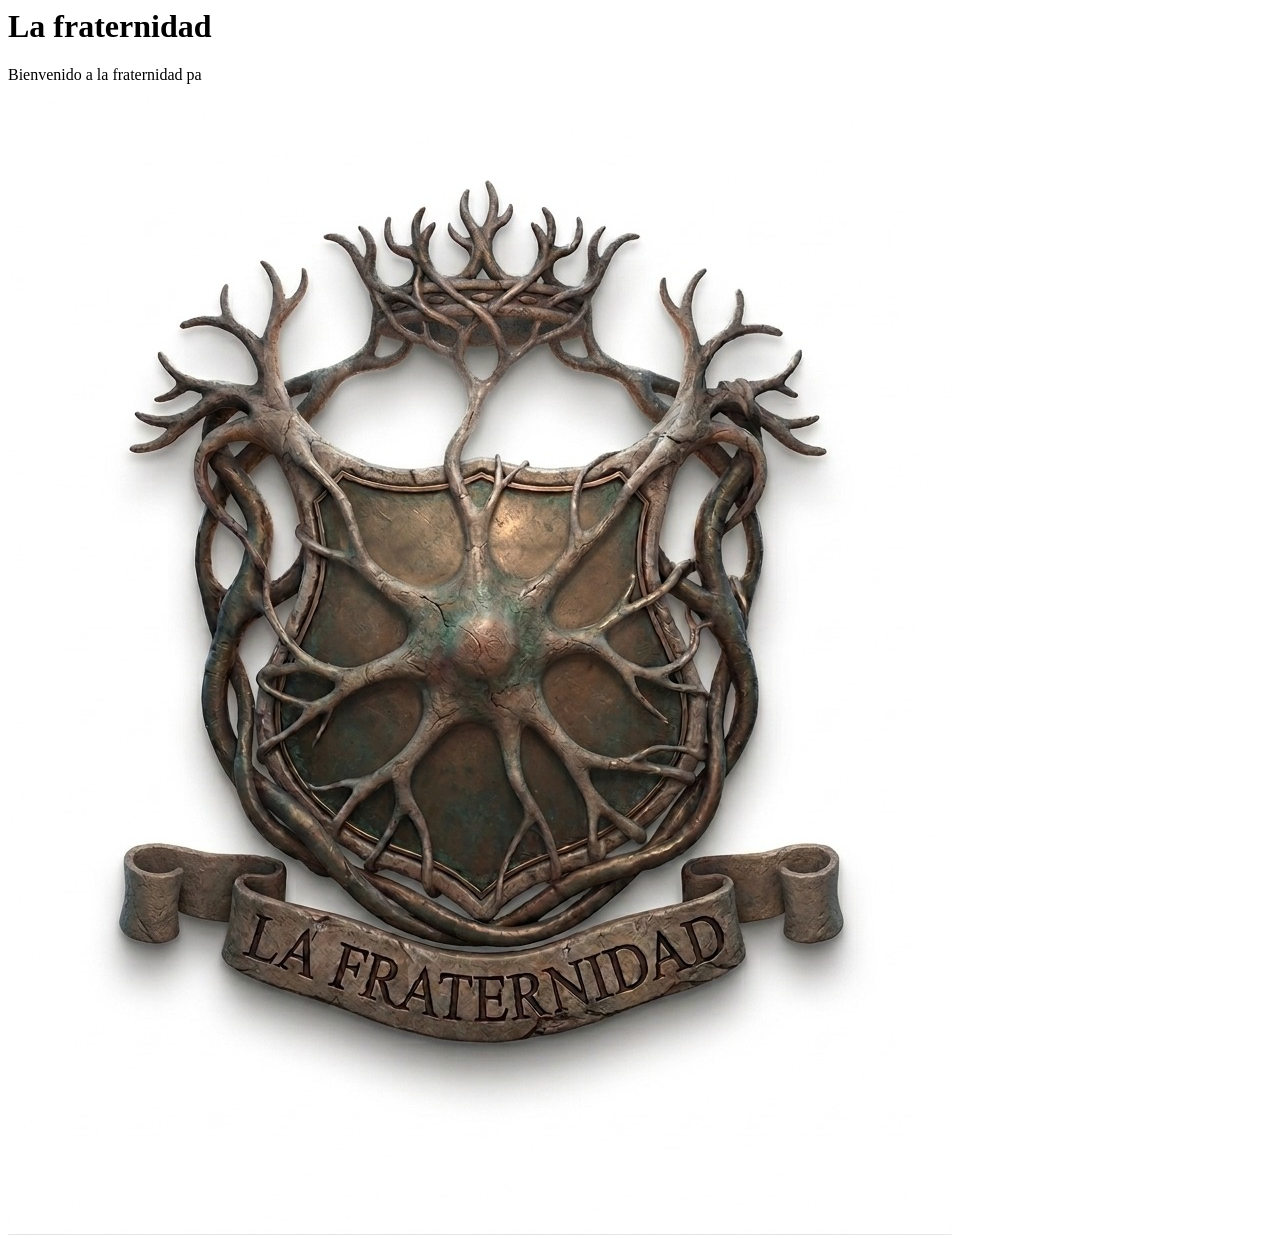
==== index.html @ 277ef2a8 "first commit" ====
<html>
<head>
    <title>My Web Page</title>
</head>
<body>
    <h1>La fraternidad</h1>
    <p>Bienvenido a la fraternidad pa</p>
    <img src="/assets/fraternidad.jpeg" alt="La fraternidad">
</body>
</html>
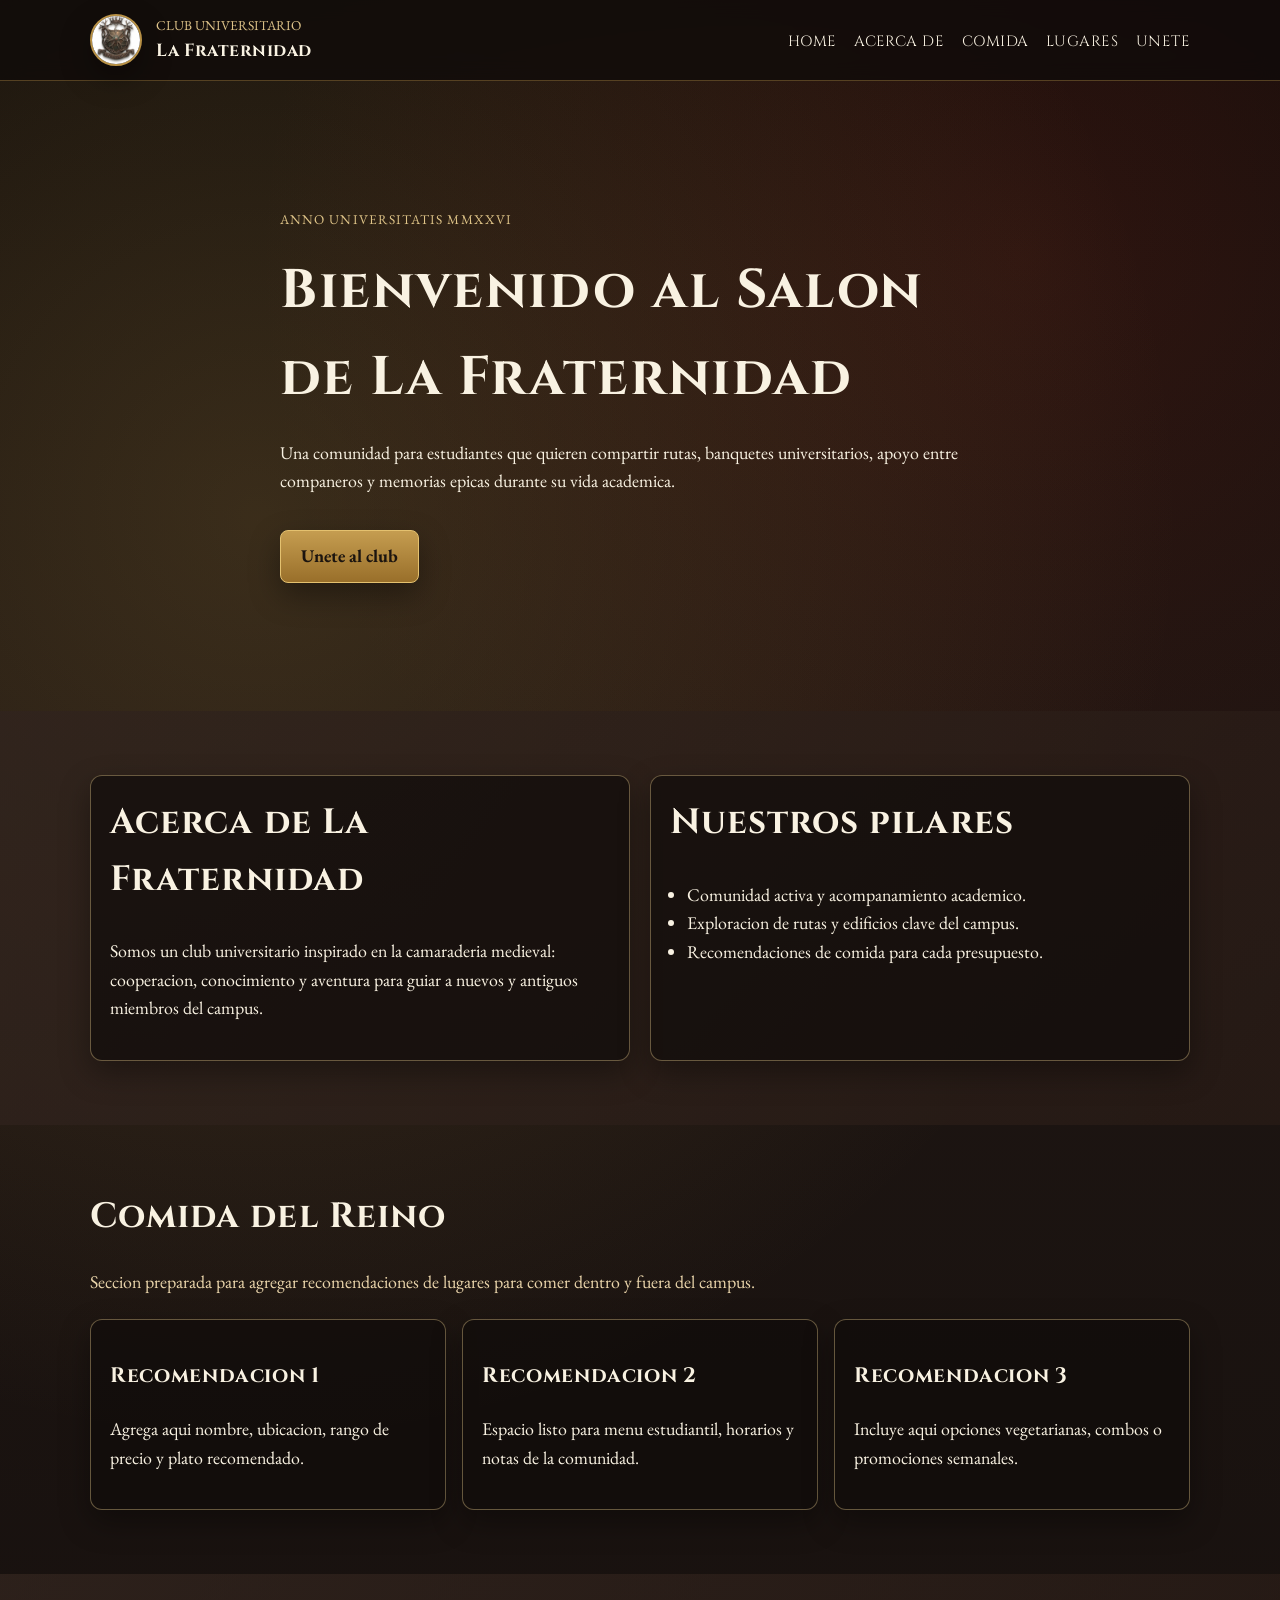
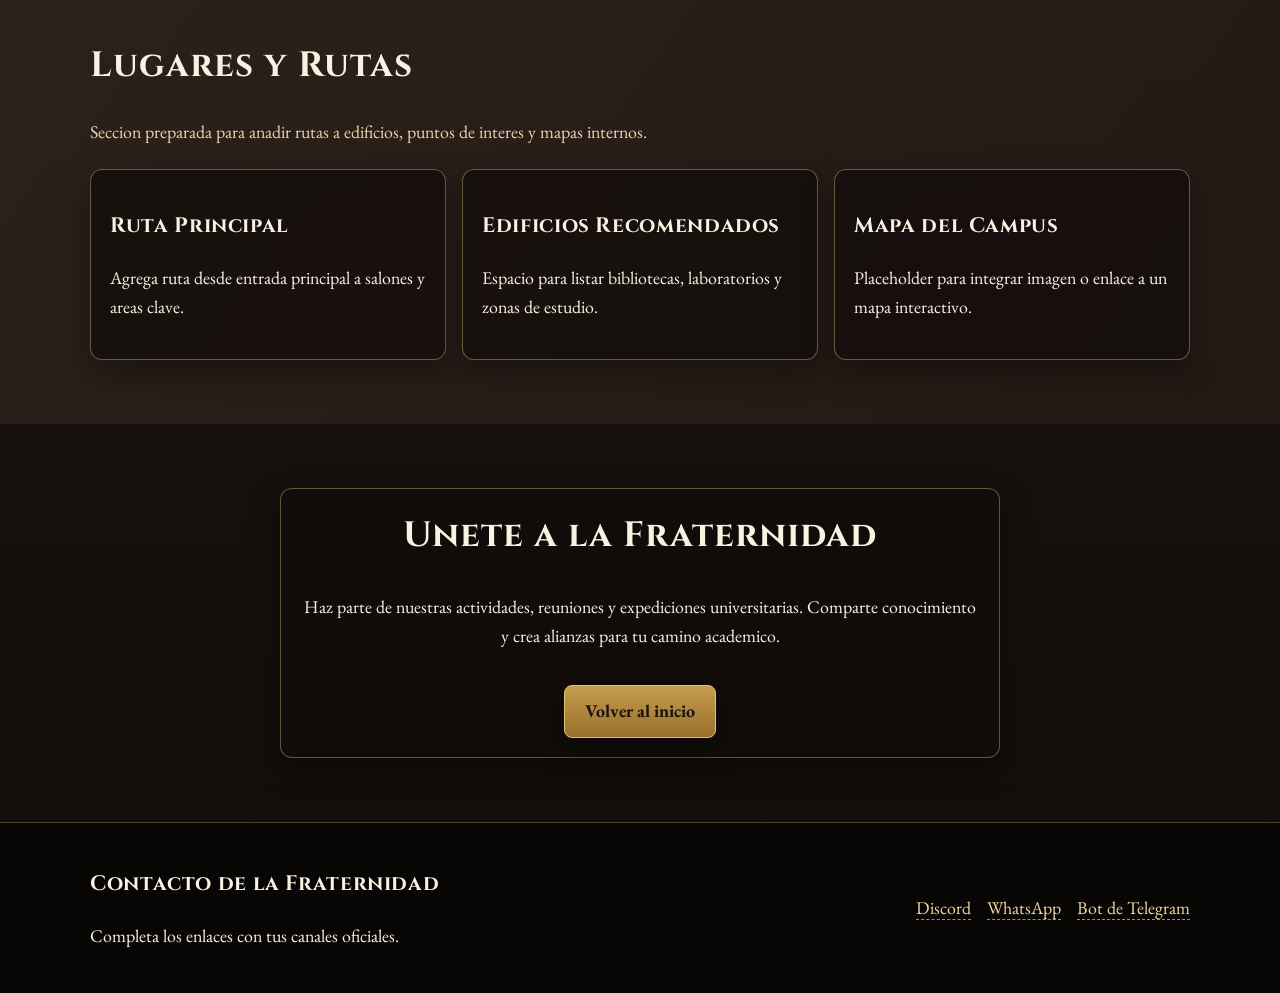
==== commit 66560642: "vibecodeado" ====
--- a/index.html
+++ b/index.html
@@ -1,10 +1,139 @@
-<html>
+<!doctype html>
+<html lang="es">
 <head>
-    <title>My Web Page</title>
+    <meta charset="utf-8">
+    <meta name="viewport" content="width=device-width, initial-scale=1">
+    <title>La Fraternidad | Club Universitario</title>
+    <meta name="description" content="Club universitario con espiritu medieval: comunidad, rutas, comida y aventuras estudiantiles.">
+    <link rel="preconnect" href="https://fonts.googleapis.com">
+    <link rel="preconnect" href="https://fonts.gstatic.com" crossorigin>
+    <link href="https://fonts.googleapis.com/css2?family=Cinzel:wght@500;700;800&family=EB+Garamond:wght@400;500;700&display=swap" rel="stylesheet">
+    <link rel="stylesheet" href="./assets/styles.css">
 </head>
 <body>
-    <h1>La fraternidad</h1>
-    <p>Bienvenido a la fraternidad pa</p>
-    <img src="/assets/fraternidad.jpeg" alt="La fraternidad">
+    <header class="site-header" id="top">
+        <div class="container nav-wrap">
+            <a class="brand" href="#home" aria-label="Inicio La Fraternidad">
+                <img src="./assets/fraternidad.jpeg" alt="Escudo de La Fraternidad" class="brand-logo">
+                <div>
+                    <p class="brand-kicker">Club Universitario</p>
+                    <p class="brand-title">La Fraternidad</p>
+                </div>
+            </a>
+            <button class="menu-toggle" aria-expanded="false" aria-controls="main-menu">Menu</button>
+            <nav>
+                <ul id="main-menu" class="menu">
+                    <li><a href="#home">Home</a></li>
+                    <li><a href="#acerca">Acerca de</a></li>
+                    <li><a href="#comida">Comida</a></li>
+                    <li><a href="#lugares">Lugares</a></li>
+                    <li><a href="#unete">Unete</a></li>
+                </ul>
+            </nav>
+        </div>
+    </header>
+
+    <main>
+        <section id="home" class="hero section">
+            <div class="container hero-content">
+                <p class="eyebrow">Anno Universitatis MMXXVI</p>
+                <h1>Bienvenido al Salon de La Fraternidad</h1>
+                <p>
+                    Una comunidad para estudiantes que quieren compartir rutas, banquetes universitarios,
+                    apoyo entre companeros y memorias epicas durante su vida academica.
+                </p>
+                <a href="#unete" class="btn-primary">Unete al club</a>
+            </div>
+        </section>
+
+        <section id="acerca" class="section parchment">
+            <div class="container grid-2">
+                <article class="card">
+                    <h2>Acerca de La Fraternidad</h2>
+                    <p>
+                        Somos un club universitario inspirado en la camaraderia medieval: cooperacion,
+                        conocimiento y aventura para guiar a nuevos y antiguos miembros del campus.
+                    </p>
+                </article>
+                <article class="card">
+                    <h2>Nuestros pilares</h2>
+                    <ul class="list">
+                        <li>Comunidad activa y acompanamiento academico.</li>
+                        <li>Exploracion de rutas y edificios clave del campus.</li>
+                        <li>Recomendaciones de comida para cada presupuesto.</li>
+                    </ul>
+                </article>
+            </div>
+        </section>
+
+        <section id="comida" class="section">
+            <div class="container">
+                <h2>Comida del Reino</h2>
+                <p class="section-intro">Seccion preparada para agregar recomendaciones de lugares para comer dentro y fuera del campus.</p>
+                <div class="placeholder-grid">
+                    <article class="placeholder-card">
+                        <h3>Recomendacion 1</h3>
+                        <p>Agrega aqui nombre, ubicacion, rango de precio y plato recomendado.</p>
+                    </article>
+                    <article class="placeholder-card">
+                        <h3>Recomendacion 2</h3>
+                        <p>Espacio listo para menu estudiantil, horarios y notas de la comunidad.</p>
+                    </article>
+                    <article class="placeholder-card">
+                        <h3>Recomendacion 3</h3>
+                        <p>Incluye aqui opciones vegetarianas, combos o promociones semanales.</p>
+                    </article>
+                </div>
+            </div>
+        </section>
+
+        <section id="lugares" class="section parchment">
+            <div class="container">
+                <h2>Lugares y Rutas</h2>
+                <p class="section-intro">Seccion preparada para anadir rutas a edificios, puntos de interes y mapas internos.</p>
+                <div class="placeholder-grid">
+                    <article class="placeholder-card">
+                        <h3>Ruta Principal</h3>
+                        <p>Agrega ruta desde entrada principal a salones y areas clave.</p>
+                    </article>
+                    <article class="placeholder-card">
+                        <h3>Edificios Recomendados</h3>
+                        <p>Espacio para listar bibliotecas, laboratorios y zonas de estudio.</p>
+                    </article>
+                    <article class="placeholder-card">
+                        <h3>Mapa del Campus</h3>
+                        <p>Placeholder para integrar imagen o enlace a un mapa interactivo.</p>
+                    </article>
+                </div>
+            </div>
+        </section>
+
+        <section id="unete" class="section">
+            <div class="container card join-card">
+                <h2>Unete a la Fraternidad</h2>
+                <p>
+                    Haz parte de nuestras actividades, reuniones y expediciones universitarias.
+                    Comparte conocimiento y crea alianzas para tu camino academico.
+                </p>
+                <a href="#top" class="btn-primary">Volver al inicio</a>
+            </div>
+        </section>
+    </main>
+
+    <footer class="site-footer">
+        <div class="container footer-grid">
+            <div>
+                <h3>Contacto de la Fraternidad</h3>
+                <p>Completa los enlaces con tus canales oficiales.</p>
+            </div>
+            <ul class="social-links">
+                <li><a href="#" target="_blank" rel="noopener noreferrer">Discord</a></li>
+                <li><a href="#" target="_blank" rel="noopener noreferrer">WhatsApp</a></li>
+                <li><a href="#" target="_blank" rel="noopener noreferrer">Bot de Telegram</a></li>
+            </ul>
+        </div>
+    </footer>
+
+    <script src="./assets/main.js"></script>
 </body>
 </html>
--- a/assets/styles.css
+++ b/assets/styles.css
@@ -0,0 +1,294 @@
+:root {
+    --bg-dark: #16110f;
+    --bg-parchment: #e8dcc2;
+    --bg-ink: #2f211b;
+    --accent-gold: #b89146;
+    --accent-red: #8f2d1f;
+    --text-light: #f9f2e2;
+    --text-dark: #2c1f1a;
+    --shadow-deep: 0 12px 30px rgba(0, 0, 0, 0.35);
+    --container: 1100px;
+}
+
+* {
+    box-sizing: border-box;
+}
+
+html {
+    scroll-behavior: smooth;
+}
+
+body {
+    margin: 0;
+    background:
+        radial-gradient(circle at 20% 20%, rgba(184, 145, 70, 0.22), transparent 40%),
+        radial-gradient(circle at 80% 10%, rgba(143, 45, 31, 0.22), transparent 30%),
+        linear-gradient(180deg, #0f0b09 0%, #1d1512 35%, #120d0b 100%);
+    color: var(--text-light);
+    font-family: "EB Garamond", serif;
+    font-size: 1.12rem;
+    line-height: 1.6;
+    min-height: 100vh;
+}
+
+h1,
+h2,
+h3,
+.brand-title,
+.menu a {
+    font-family: "Cinzel", serif;
+    letter-spacing: 0.03em;
+}
+
+h1 {
+    font-size: clamp(2rem, 5vw, 3.4rem);
+    margin: 0 0 0.8rem;
+}
+
+h2 {
+    font-size: clamp(1.5rem, 4vw, 2.2rem);
+    margin-top: 0;
+}
+
+.container {
+    width: min(100% - 2rem, var(--container));
+    margin-inline: auto;
+}
+
+.section {
+    padding: 4rem 0;
+}
+
+.site-header {
+    position: sticky;
+    top: 0;
+    z-index: 10;
+    backdrop-filter: blur(10px);
+    background: rgba(16, 11, 10, 0.82);
+    border-bottom: 1px solid rgba(184, 145, 70, 0.4);
+}
+
+.nav-wrap {
+    display: flex;
+    align-items: center;
+    justify-content: space-between;
+    gap: 1rem;
+    min-height: 80px;
+}
+
+.brand {
+    display: flex;
+    align-items: center;
+    gap: 0.9rem;
+    text-decoration: none;
+    color: var(--text-light);
+}
+
+.brand-logo {
+    width: 52px;
+    height: 52px;
+    border-radius: 50%;
+    border: 2px solid var(--accent-gold);
+    object-fit: cover;
+    box-shadow: var(--shadow-deep);
+}
+
+.brand-kicker {
+    margin: 0;
+    font-size: 0.85rem;
+    text-transform: uppercase;
+    color: #e0c58a;
+}
+
+.brand-title {
+    margin: 0;
+    font-size: 1.1rem;
+    font-weight: 700;
+}
+
+.menu-toggle {
+    display: none;
+    border: 1px solid var(--accent-gold);
+    background: rgba(184, 145, 70, 0.1);
+    color: var(--text-light);
+    padding: 0.45rem 0.7rem;
+    border-radius: 6px;
+    font-family: "Cinzel", serif;
+}
+
+.menu {
+    display: flex;
+    gap: 1.1rem;
+    padding: 0;
+    margin: 0;
+    list-style: none;
+}
+
+.menu a {
+    color: var(--text-light);
+    text-decoration: none;
+    font-size: 0.93rem;
+    text-transform: uppercase;
+    padding: 0.25rem 0;
+    border-bottom: 1px solid transparent;
+    transition: border-color 0.25s ease, color 0.25s ease;
+}
+
+.menu a:hover,
+.menu a:focus-visible {
+    color: #f2d79b;
+    border-color: #f2d79b;
+}
+
+.hero {
+    min-height: 70vh;
+    display: grid;
+    align-items: center;
+}
+
+.hero-content {
+    max-width: 720px;
+}
+
+.eyebrow {
+    margin: 0 0 1rem;
+    color: #dfc488;
+    text-transform: uppercase;
+    letter-spacing: 0.08em;
+    font-size: 0.84rem;
+}
+
+.btn-primary {
+    display: inline-block;
+    margin-top: 1rem;
+    padding: 0.7rem 1.25rem;
+    background: linear-gradient(180deg, #c59d50 0%, #996f2a 100%);
+    color: #1b140f;
+    border: 1px solid #e4c16f;
+    text-decoration: none;
+    border-radius: 8px;
+    font-weight: 700;
+    box-shadow: var(--shadow-deep);
+    transition: transform 0.2s ease, filter 0.2s ease;
+}
+
+.btn-primary:hover,
+.btn-primary:focus-visible {
+    transform: translateY(-2px);
+    filter: brightness(1.08);
+}
+
+.parchment {
+    background:
+        linear-gradient(0deg, rgba(38, 25, 20, 0.78), rgba(38, 25, 20, 0.78)),
+        linear-gradient(125deg, rgba(232, 220, 194, 0.2), rgba(232, 220, 194, 0.03));
+}
+
+.grid-2 {
+    display: grid;
+    grid-template-columns: repeat(2, minmax(0, 1fr));
+    gap: 1.2rem;
+}
+
+.card,
+.placeholder-card {
+    border: 1px solid rgba(224, 197, 138, 0.4);
+    border-radius: 12px;
+    padding: 1.2rem;
+    background: rgba(17, 12, 10, 0.7);
+    box-shadow: var(--shadow-deep);
+}
+
+.list {
+    margin: 0;
+    padding-left: 1.1rem;
+}
+
+.section-intro {
+    margin-top: -0.4rem;
+    margin-bottom: 1.4rem;
+    color: #ead5ab;
+}
+
+.placeholder-grid {
+    display: grid;
+    grid-template-columns: repeat(3, minmax(0, 1fr));
+    gap: 1rem;
+}
+
+.join-card {
+    text-align: center;
+    max-width: 720px;
+}
+
+.site-footer {
+    border-top: 1px solid rgba(184, 145, 70, 0.4);
+    background: rgba(8, 6, 5, 0.95);
+    padding: 1.5rem 0;
+}
+
+.footer-grid {
+    display: flex;
+    align-items: center;
+    justify-content: space-between;
+    gap: 1rem;
+}
+
+.social-links {
+    list-style: none;
+    display: flex;
+    gap: 1rem;
+    margin: 0;
+    padding: 0;
+}
+
+.social-links a {
+    color: #f0d79f;
+    text-decoration: none;
+    border-bottom: 1px dashed rgba(240, 215, 159, 0.65);
+}
+
+.social-links a:hover,
+.social-links a:focus-visible {
+    color: #ffe6b1;
+}
+
+@media (max-width: 850px) {
+    .grid-2,
+    .placeholder-grid {
+        grid-template-columns: 1fr;
+    }
+
+    .menu-toggle {
+        display: inline-flex;
+    }
+
+    .menu {
+        position: absolute;
+        top: 80px;
+        right: 1rem;
+        flex-direction: column;
+        gap: 0.2rem;
+        width: min(240px, 78vw);
+        padding: 0.7rem;
+        border: 1px solid rgba(184, 145, 70, 0.5);
+        border-radius: 10px;
+        background: rgba(17, 12, 10, 0.95);
+        box-shadow: var(--shadow-deep);
+        opacity: 0;
+        transform: translateY(-8px);
+        pointer-events: none;
+        transition: opacity 0.2s ease, transform 0.2s ease;
+    }
+
+    .menu.is-open {
+        opacity: 1;
+        transform: translateY(0);
+        pointer-events: auto;
+    }
+
+    .footer-grid {
+        flex-direction: column;
+        align-items: flex-start;
+    }
+}
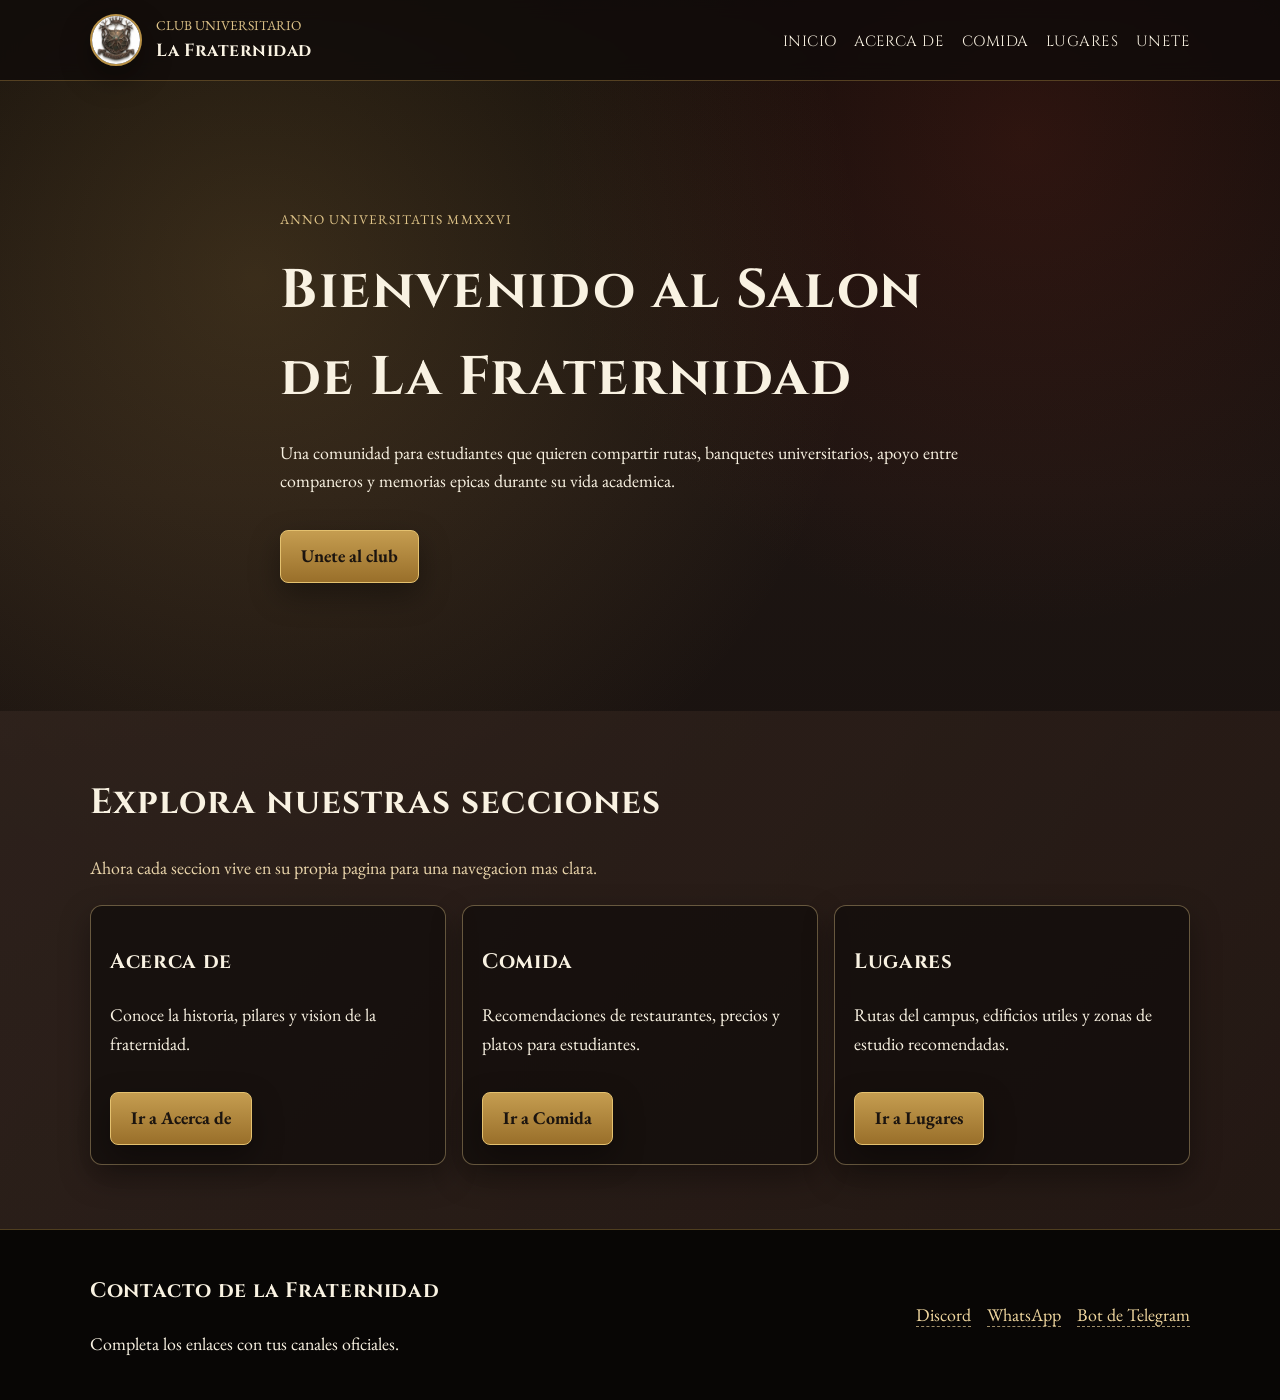
==== commit 839dde81: "Mejorado menu y links" ====
--- a/index.html
+++ b/index.html
@@ -3,7 +3,7 @@
 <head>
     <meta charset="utf-8">
     <meta name="viewport" content="width=device-width, initial-scale=1">
-    <title>La Fraternidad | Club Universitario</title>
+    <title>La Fraternidad | Inicio</title>
     <meta name="description" content="Club universitario con espiritu medieval: comunidad, rutas, comida y aventuras estudiantiles.">
     <link rel="preconnect" href="https://fonts.googleapis.com">
     <link rel="preconnect" href="https://fonts.gstatic.com" crossorigin>
@@ -13,7 +13,7 @@
 <body>
     <header class="site-header" id="top">
         <div class="container nav-wrap">
-            <a class="brand" href="#home" aria-label="Inicio La Fraternidad">
+            <a class="brand" href="./index.html" aria-label="Inicio La Fraternidad">
                 <img src="./assets/fraternidad.jpeg" alt="Escudo de La Fraternidad" class="brand-logo">
                 <div>
                     <p class="brand-kicker">Club Universitario</p>
@@ -23,18 +23,18 @@
             <button class="menu-toggle" aria-expanded="false" aria-controls="main-menu">Menu</button>
             <nav>
                 <ul id="main-menu" class="menu">
-                    <li><a href="#home">Home</a></li>
-                    <li><a href="#acerca">Acerca de</a></li>
-                    <li><a href="#comida">Comida</a></li>
-                    <li><a href="#lugares">Lugares</a></li>
-                    <li><a href="#unete">Unete</a></li>
+                    <li><a href="./index.html">Inicio</a></li>
+                    <li><a href="./paginas/acerca.html">Acerca de</a></li>
+                    <li><a href="./paginas/comida.html">Comida</a></li>
+                    <li><a href="./paginas/lugares.html">Lugares</a></li>
+                    <li><a href="./paginas/unete.html">Unete</a></li>
                 </ul>
             </nav>
         </div>
     </header>
 
     <main>
-        <section id="home" class="hero section">
+        <section class="hero section">
             <div class="container hero-content">
                 <p class="eyebrow">Anno Universitatis MMXXVI</p>
                 <h1>Bienvenido al Salon de La Fraternidad</h1>
@@ -42,80 +42,31 @@
                     Una comunidad para estudiantes que quieren compartir rutas, banquetes universitarios,
                     apoyo entre companeros y memorias epicas durante su vida academica.
                 </p>
-                <a href="#unete" class="btn-primary">Unete al club</a>
+                <a href="./paginas/unete.html" class="btn-primary">Unete al club</a>
             </div>
         </section>
 
-        <section id="acerca" class="section parchment">
-            <div class="container grid-2">
-                <article class="card">
-                    <h2>Acerca de La Fraternidad</h2>
-                    <p>
-                        Somos un club universitario inspirado en la camaraderia medieval: cooperacion,
-                        conocimiento y aventura para guiar a nuevos y antiguos miembros del campus.
-                    </p>
-                </article>
-                <article class="card">
-                    <h2>Nuestros pilares</h2>
-                    <ul class="list">
-                        <li>Comunidad activa y acompanamiento academico.</li>
-                        <li>Exploracion de rutas y edificios clave del campus.</li>
-                        <li>Recomendaciones de comida para cada presupuesto.</li>
-                    </ul>
-                </article>
-            </div>
-        </section>
-
-        <section id="comida" class="section">
+        <section class="section parchment">
             <div class="container">
-                <h2>Comida del Reino</h2>
-                <p class="section-intro">Seccion preparada para agregar recomendaciones de lugares para comer dentro y fuera del campus.</p>
+                <h2>Explora nuestras secciones</h2>
+                <p class="section-intro">Ahora cada seccion vive en su propia pagina para una navegacion mas clara.</p>
                 <div class="placeholder-grid">
                     <article class="placeholder-card">
-                        <h3>Recomendacion 1</h3>
-                        <p>Agrega aqui nombre, ubicacion, rango de precio y plato recomendado.</p>
+                        <h3>Acerca de</h3>
+                        <p>Conoce la historia, pilares y vision de la fraternidad.</p>
+                        <a class="btn-primary" href="./paginas/acerca.html">Ir a Acerca de</a>
                     </article>
                     <article class="placeholder-card">
-                        <h3>Recomendacion 2</h3>
-                        <p>Espacio listo para menu estudiantil, horarios y notas de la comunidad.</p>
+                        <h3>Comida</h3>
+                        <p>Recomendaciones de restaurantes, precios y platos para estudiantes.</p>
+                        <a class="btn-primary" href="./paginas/comida.html">Ir a Comida</a>
                     </article>
                     <article class="placeholder-card">
-                        <h3>Recomendacion 3</h3>
-                        <p>Incluye aqui opciones vegetarianas, combos o promociones semanales.</p>
+                        <h3>Lugares</h3>
+                        <p>Rutas del campus, edificios utiles y zonas de estudio recomendadas.</p>
+                        <a class="btn-primary" href="./paginas/lugares.html">Ir a Lugares</a>
                     </article>
                 </div>
-            </div>
-        </section>
-
-        <section id="lugares" class="section parchment">
-            <div class="container">
-                <h2>Lugares y Rutas</h2>
-                <p class="section-intro">Seccion preparada para anadir rutas a edificios, puntos de interes y mapas internos.</p>
-                <div class="placeholder-grid">
-                    <article class="placeholder-card">
-                        <h3>Ruta Principal</h3>
-                        <p>Agrega ruta desde entrada principal a salones y areas clave.</p>
-                    </article>
-                    <article class="placeholder-card">
-                        <h3>Edificios Recomendados</h3>
-                        <p>Espacio para listar bibliotecas, laboratorios y zonas de estudio.</p>
-                    </article>
-                    <article class="placeholder-card">
-                        <h3>Mapa del Campus</h3>
-                        <p>Placeholder para integrar imagen o enlace a un mapa interactivo.</p>
-                    </article>
-                </div>
-            </div>
-        </section>
-
-        <section id="unete" class="section">
-            <div class="container card join-card">
-                <h2>Unete a la Fraternidad</h2>
-                <p>
-                    Haz parte de nuestras actividades, reuniones y expediciones universitarias.
-                    Comparte conocimiento y crea alianzas para tu camino academico.
-                </p>
-                <a href="#top" class="btn-primary">Volver al inicio</a>
             </div>
         </section>
     </main>
@@ -127,9 +78,9 @@
                 <p>Completa los enlaces con tus canales oficiales.</p>
             </div>
             <ul class="social-links">
-                <li><a href="#" target="_blank" rel="noopener noreferrer">Discord</a></li>
-                <li><a href="#" target="_blank" rel="noopener noreferrer">WhatsApp</a></li>
-                <li><a href="#" target="_blank" rel="noopener noreferrer">Bot de Telegram</a></li>
+                <li><a href="https://discord.gg/yourinvite" target="_blank" rel="noopener noreferrer">Discord</a></li>
+                <li><a href="https://chat.whatsapp.com/Cyn61HVEgZJ2REvMO6CGEy" target="_blank" rel="noopener noreferrer">WhatsApp</a></li>
+                <li><a href="https://t.me/Unificadorbot" target="_blank" rel="noopener noreferrer">Bot de Telegram</a></li>
             </ul>
         </div>
     </footer>
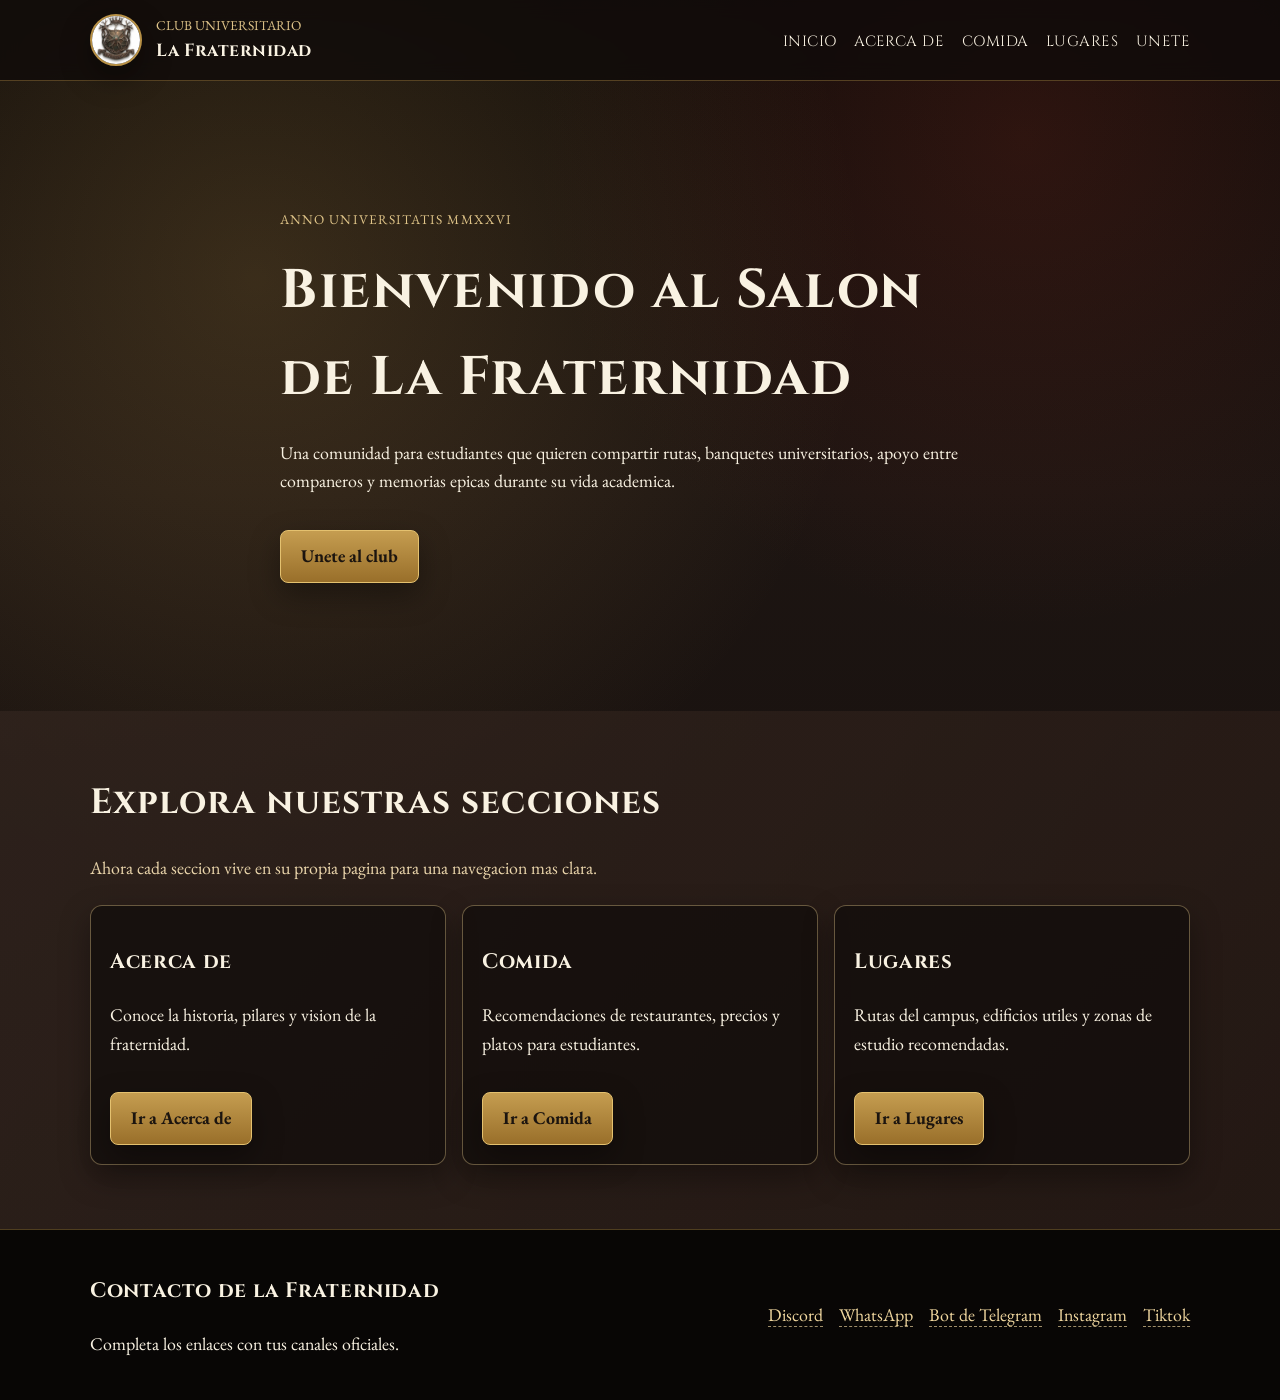
==== commit c591cc20: "Agregados logo y links de insta y tiktok" ====
--- a/index.html
+++ b/index.html
@@ -3,6 +3,7 @@
 <head>
     <meta charset="utf-8">
     <meta name="viewport" content="width=device-width, initial-scale=1">
+    <link rel="icon" type="image/png" href="./assets/fraternidad.png">
     <title>La Fraternidad | Inicio</title>
     <meta name="description" content="Club universitario con espiritu medieval: comunidad, rutas, comida y aventuras estudiantiles.">
     <link rel="preconnect" href="https://fonts.googleapis.com">
@@ -81,6 +82,8 @@
                 <li><a href="https://discord.gg/yourinvite" target="_blank" rel="noopener noreferrer">Discord</a></li>
                 <li><a href="https://chat.whatsapp.com/Cyn61HVEgZJ2REvMO6CGEy" target="_blank" rel="noopener noreferrer">WhatsApp</a></li>
                 <li><a href="https://t.me/Unificadorbot" target="_blank" rel="noopener noreferrer">Bot de Telegram</a></li>
+                <li><a href="https://www.instagram.com/somos_la_fraternidad/" target="_blank" rel="noopener noreferrer">Instagram</a></li>
+                <li><a href="https://www.tiktok.com/@somos_la_fraternidad" target="_blank" rel="noopener noreferrer">Tiktok</a></li>
             </ul>
         </div>
     </footer>
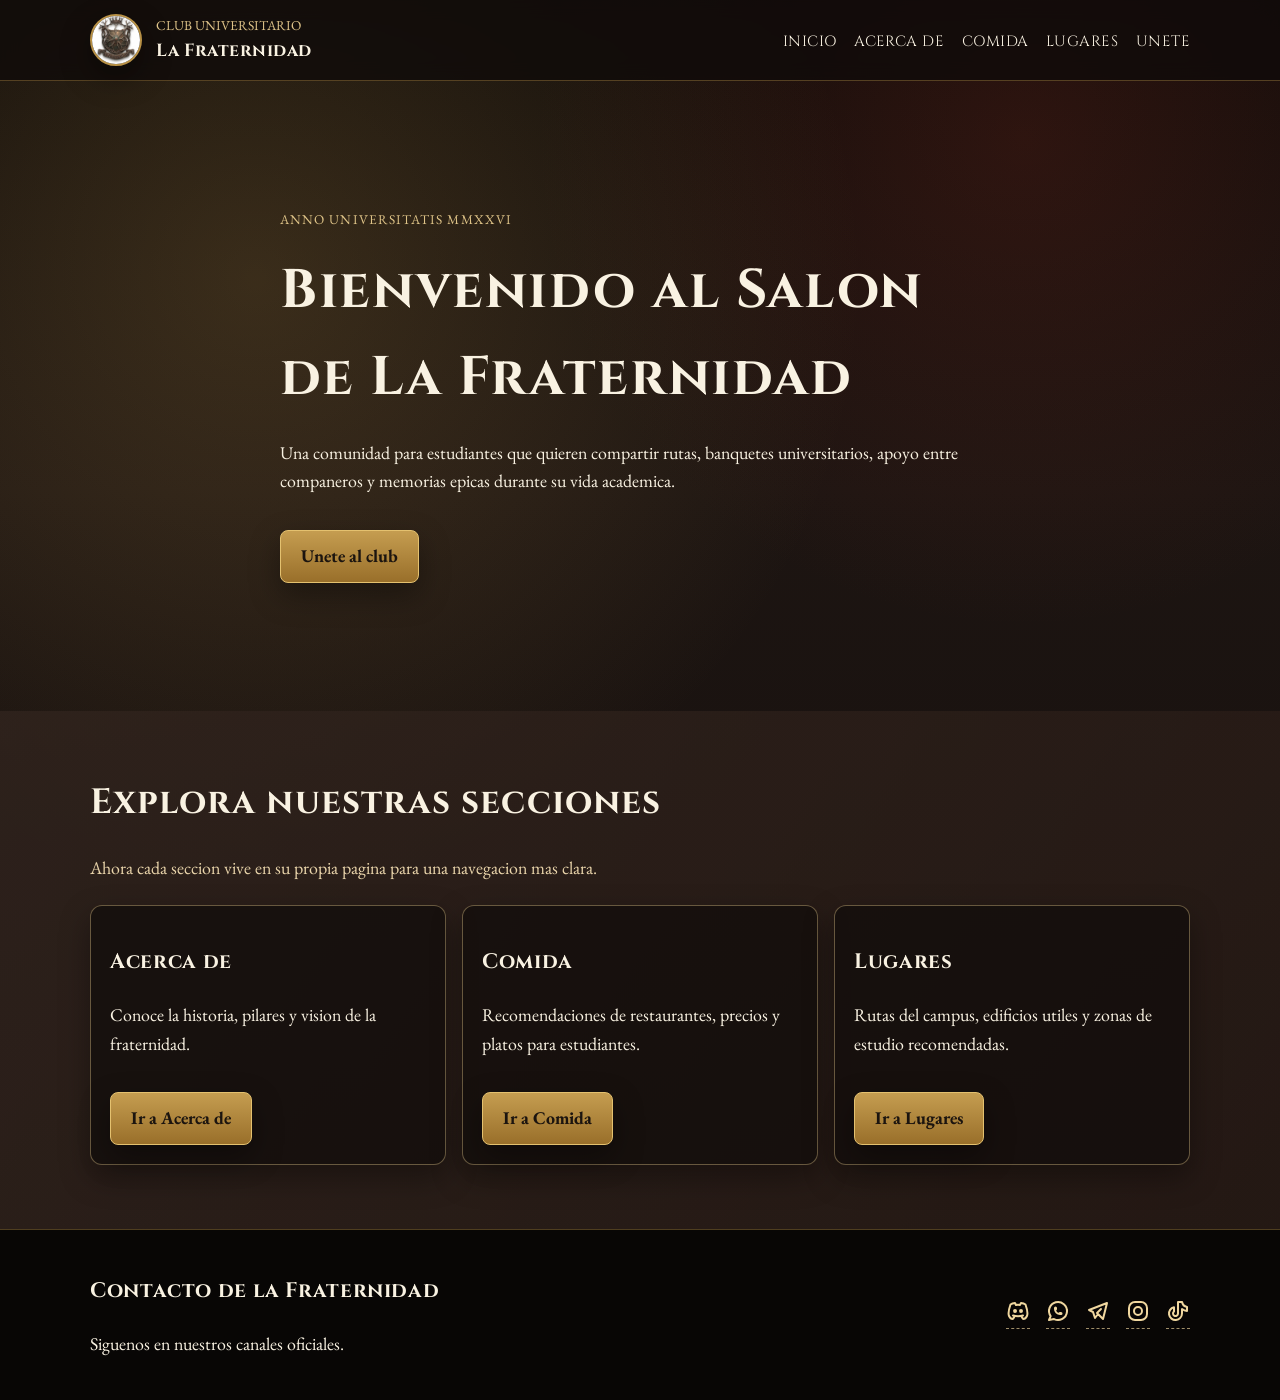
==== commit b265c184: "Cambiados los links por logos" ====
--- a/index.html
+++ b/index.html
@@ -76,14 +76,38 @@
         <div class="container footer-grid">
             <div>
                 <h3>Contacto de la Fraternidad</h3>
-                <p>Completa los enlaces con tus canales oficiales.</p>
+                <p>Siguenos en nuestros canales oficiales.</p>
             </div>
             <ul class="social-links">
-                <li><a href="https://discord.gg/yourinvite" target="_blank" rel="noopener noreferrer">Discord</a></li>
-                <li><a href="https://chat.whatsapp.com/Cyn61HVEgZJ2REvMO6CGEy" target="_blank" rel="noopener noreferrer">WhatsApp</a></li>
-                <li><a href="https://t.me/Unificadorbot" target="_blank" rel="noopener noreferrer">Bot de Telegram</a></li>
-                <li><a href="https://www.instagram.com/somos_la_fraternidad/" target="_blank" rel="noopener noreferrer">Instagram</a></li>
-                <li><a href="https://www.tiktok.com/@somos_la_fraternidad" target="_blank" rel="noopener noreferrer">Tiktok</a></li>
+                <li><a href="https://discord.gg/yourinvite" target="_blank" rel="noopener noreferrer">
+                    <svg xmlns="http://www.w3.org/2000/svg" width="24" height="24" viewBox="0 0 24 24" fill="none" stroke="currentColor" stroke-width="2" stroke-linecap="round" stroke-linejoin="round" class="icon icon-tabler icons-tabler-outline icon-tabler-brand-discord"><path stroke="none" d="M0 0h24v24H0z" fill="none" /><path d="M8 12a1 1 0 1 0 2 0a1 1 0 0 0 -2 0" /><path d="M14 12a1 1 0 1 0 2 0a1 1 0 0 0 -2 0" /><path d="M15.5 17c0 1 1.5 3 2 3c1.5 0 2.833 -1.667 3.5 -3c.667 -1.667 .5 -5.833 -1.5 -11.5c-1.457 -1.015 -3 -1.34 -4.5 -1.5l-.972 1.923a11.913 11.913 0 0 0 -4.053 0l-.975 -1.923c-1.5 .16 -3.043 .485 -4.5 1.5c-2 5.667 -2.167 9.833 -1.5 11.5c.667 1.333 2 3 3.5 3c.5 0 2 -2 2 -3" /><path d="M7 16.5c3.5 1 6.5 1 10 0" />
+                    </svg></a>
+                </li>
+                <li><a href="https://chat.whatsapp.com/Cyn61HVEgZJ2REvMO6CGEy" target="_blank" rel="noopener noreferrer">
+                    <svg xmlns="http://www.w3.org/2000/svg" width="24" height="24" viewBox="0 0 24 24" fill="none" stroke="currentColor" stroke-width="2" stroke-linecap="round" stroke-linejoin="round" class="icon icon-tabler icons-tabler-outline icon-tabler-brand-whatsapp">
+	                    <path stroke="none" d="M0 0h24v24H0z" fill="none" />
+	                    <path d="M3 21l1.65 -3.8a9 9 0 1 1 3.4 2.9l-5.05 .9" />
+	                    <path d="M9 10a.5 .5 0 0 0 1 0v-1a.5 .5 0 0 0 -1 0v1a5 5 0 0 0 5 5h1a.5 .5 0 0 0 0 -1h-1a.5 .5 0 0 0 0 1" />
+                    </svg></a>
+                </li>
+                <li><a href="https://t.me/Unificadorbot" target="_blank" rel="noopener noreferrer">
+                    <svg xmlns="http://www.w3.org/2000/svg" width="24" height="24" viewBox="0 0 24 24" fill="none" stroke="currentColor" stroke-width="2" stroke-linecap="round" stroke-linejoin="round" class="icon icon-tabler icons-tabler-outline icon-tabler-brand-telegram">
+	                    <path stroke="none" d="M0 0h24v24H0z" fill="none" />
+	                    <path d="M15 10l-4 4l6 6l4 -16l-18 7l4 2l2 6l3 -4" />
+                    </svg></a>
+                </li>
+                <li><a href="https://www.instagram.com/somos_la_fraternidad/" target="_blank" rel="noopener noreferrer">
+                    <svg xmlns="http://www.w3.org/2000/svg" fill="none" viewBox="0 0 24 24" stroke="currentColor" stroke-width="2" stroke-linecap="round" stroke-linejoin="round" height="24" width="24">
+                        <rect x="3" y="3" width="18" height="18" rx="6" ry="6" stroke="currentColor" stroke-width="2" fill="none"></rect>
+                        <circle cx="12" cy="12" r="4" stroke="currentColor" stroke-width="2" fill="none"></circle>
+                    </svg></a>
+                </li>
+                <li><a href="https://www.tiktok.com/@somos_la_fraternidad" target="_blank" rel="noopener noreferrer">
+                    <svg xmlns="http://www.w3.org/2000/svg" width="24" height="24" viewBox="0 0 24 24" fill="none" stroke="currentColor" stroke-width="2" stroke-linecap="round" stroke-linejoin="round" class="icon icon-tabler icons-tabler-outline icon-tabler-brand-tiktok">
+	                    <path stroke="none" d="M0 0h24v24H0z" fill="none" />
+	                    <path d="M21 7.917v4.034a9.948 9.948 0 0 1 -5 -1.951v4.5a6.5 6.5 0 1 1 -8 -6.326v4.326a2.5 2.5 0 1 0 4 2v-11.5h4.083a6.005 6.005 0 0 0 4.917 4.917" />
+                    </svg></a>
+                </li>
             </ul>
         </div>
     </footer>
